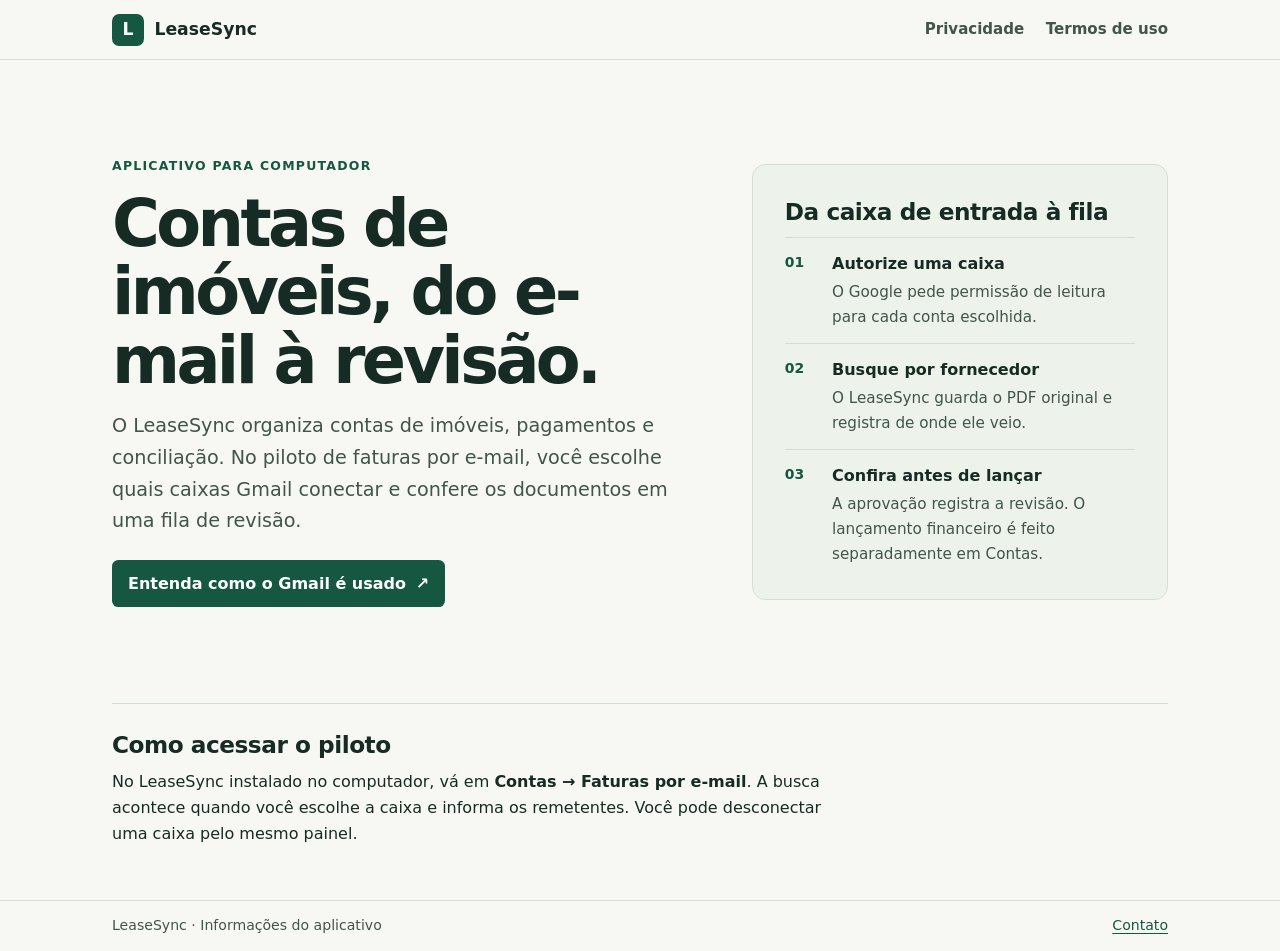
==== index.html @ aabbc9a2 "Publish LeaseSync informational pages" ====
<!doctype html>
<html lang="pt-BR">
<head>
  <meta charset="utf-8">
  <meta name="viewport" content="width=device-width, initial-scale=1">
  <meta name="description" content="Conheça o LeaseSync e como o piloto de faturas por e-mail usa a leitura do Gmail.">
  <title>LeaseSync · Sobre o aplicativo</title>
  <link rel="stylesheet" href="style.css">
</head>
<body>
  <a class="skip" href="#conteudo">Ir para o conteúdo</a>
  <header class="site-header">
    <div class="frame header-inner">
      <a class="brand" href="index.html" aria-current="page"><span class="brand-mark" aria-hidden="true">L</span> LeaseSync</a>
      <nav aria-label="Navegação principal"><a href="privacidade.html">Privacidade</a><a href="termos.html">Termos de uso</a></nav>
    </div>
  </header>
  <main id="conteudo" class="frame">
    <section class="hero" aria-labelledby="titulo">
      <div>
        <p class="eyebrow">Aplicativo para computador</p>
        <h1 id="titulo">Contas de imóveis, do e-mail à revisão.</h1>
        <p class="intro">O LeaseSync organiza contas de imóveis, pagamentos e conciliação. No piloto de faturas por e-mail, você escolhe quais caixas Gmail conectar e confere os documentos em uma fila de revisão.</p>
        <a class="button" href="privacidade.html">Entenda como o Gmail é usado <span aria-hidden="true">↗</span></a>
      </div>
      <div class="process">
        <h2>Da caixa de entrada à fila</h2>
        <ol>
          <li><span class="number" aria-hidden="true">01</span><div><strong>Autorize uma caixa</strong><p>O Google pede permissão de leitura para cada conta escolhida.</p></div></li>
          <li><span class="number" aria-hidden="true">02</span><div><strong>Busque por fornecedor</strong><p>O LeaseSync guarda o PDF original e registra de onde ele veio.</p></div></li>
          <li><span class="number" aria-hidden="true">03</span><div><strong>Confira antes de lançar</strong><p>A aprovação registra a revisão. O lançamento financeiro é feito separadamente em Contas.</p></div></li>
        </ol>
      </div>
    </section>
    <section class="detail" aria-labelledby="acesso">
      <h2 id="acesso">Como acessar o piloto</h2>
      <p>No LeaseSync instalado no computador, vá em <strong>Contas → Faturas por e-mail</strong>. A busca acontece quando você escolhe a caixa e informa os remetentes. Você pode desconectar uma caixa pelo mesmo painel.</p>
    </section>
  </main>
  <footer class="site-footer"><div class="frame footer-inner"><span>LeaseSync · Informações do aplicativo</span><a href="mailto:rangel.finn2@gmail.com">Contato</a></div></footer>
</body>
</html>
---- style.css ----
:root {
  color-scheme: light;
  font-family: system-ui, -apple-system, "Segoe UI", sans-serif;
  color: #172b25;
  background: #f7f8f3;
  --muted: #42544c;
  --accent: #155741;
  --rule: #d4ded4;
}

* { box-sizing: border-box; }
body { margin: 0; line-height: 1.65; }
a { color: var(--accent); text-underline-offset: .18em; }
a:hover { text-decoration-thickness: .13em; }
a:focus-visible { outline: 3px solid #95620c; outline-offset: 4px; }
.skip { position: absolute; top: .8rem; left: 1rem; transform: translateY(-200%); padding: .5rem 1rem; background: #fff; z-index: 1; }
.skip:focus { transform: translateY(0); }
.frame { width: min(100% - 2.5rem, 66rem); margin-inline: auto; }
.site-header, .site-footer { border-block-end: 1px solid var(--rule); }
.header-inner, .footer-inner { display: flex; align-items: center; justify-content: space-between; gap: 1rem; flex-wrap: wrap; padding-block: .85rem; }
.brand { display: inline-flex; align-items: center; gap: .65rem; font-size: 1.08rem; font-weight: 750; color: #172b25; text-decoration: none; }
.brand-mark { display: grid; place-items: center; width: 2rem; height: 2rem; border-radius: .45rem; background: #155741; color: #fff; font-weight: 800; }
nav { display: flex; gap: .7rem 1.35rem; flex-wrap: wrap; }
nav a { color: var(--muted); font-size: .94rem; font-weight: 600; text-decoration: none; }
nav a:hover, nav a[aria-current="page"] { color: var(--accent); text-decoration: underline; }
.hero { display: grid; grid-template-columns: 1.15fr .85fr; gap: clamp(2rem, 6vw, 5rem); align-items: center; padding-block: clamp(2.8rem, 8vw, 6rem); }
.eyebrow { margin: 0 0 .75rem; color: var(--accent); font-weight: 750; font-size: .78rem; letter-spacing: .1em; text-transform: uppercase; }
h1, h2, p { margin-block-start: 0; }
h1 { margin-block-end: 1rem; font-size: clamp(2.2rem, 5.1vw, 4.2rem); letter-spacing: -.055em; line-height: 1.05; }
h2 { font-size: clamp(1.17rem, 2vw, 1.45rem); line-height: 1.25; letter-spacing: -.02em; margin-block-end: .6rem; }
p { margin-block-end: .95rem; }
.intro { color: var(--muted); font-size: clamp(1.05rem, 1.8vw, 1.2rem); max-width: 38rem; }
.button { display: inline-flex; align-items: center; gap: .6rem; margin-top: .5rem; padding: .65rem 1rem; color: #fff; background: var(--accent); border-radius: .4rem; text-decoration: none; font-weight: 650; }
.button:hover { text-decoration: underline; }
.process { padding: clamp(1.25rem, 4vw, 2rem); border: 1px solid var(--rule); border-radius: .85rem; background: #edf3eb; }
.process ol { list-style: none; padding: 0; margin: .7rem 0 0; }
.process li { display: grid; grid-template-columns: 2.2rem 1fr; gap: .75rem; padding-block: .8rem; border-block-start: 1px solid var(--rule); }
.process li:last-child { padding-bottom: 0; }
.process p { margin: .18rem 0 0; font-size: .95rem; color: var(--muted); }
.number { color: var(--accent); font-variant-numeric: tabular-nums; font-size: .87rem; font-weight: 750; }
.detail { border-block-start: 1px solid var(--rule); padding-block: 1.6rem 2.3rem; }
.detail p { max-width: 46rem; }
.site-footer { border-block-start: 1px solid var(--rule); border-block-end: 0; font-size: .88rem; color: var(--muted); }
.document { max-width: 47rem; padding-block: clamp(2.2rem, 6vw, 4rem) 2.5rem; }
.document h1 { font-size: clamp(2rem, 5vw, 3.2rem); }
.document section { border-block-start: 1px solid var(--rule); padding-block: 1.2rem .5rem; }
.document-heading { margin-bottom: 1.55rem; }
.document a, code { overflow-wrap: anywhere; }
code { color: var(--accent); background: #e9f0e7; border-radius: .2rem; padding: .08em .25em; }

@media (max-width: 44rem) {
  .hero { grid-template-columns: 1fr; }
}

@media (max-width: 24rem) {
  .frame { width: calc(100% - 1.6rem); }
  .header-inner { gap: .45rem 1rem; }
}
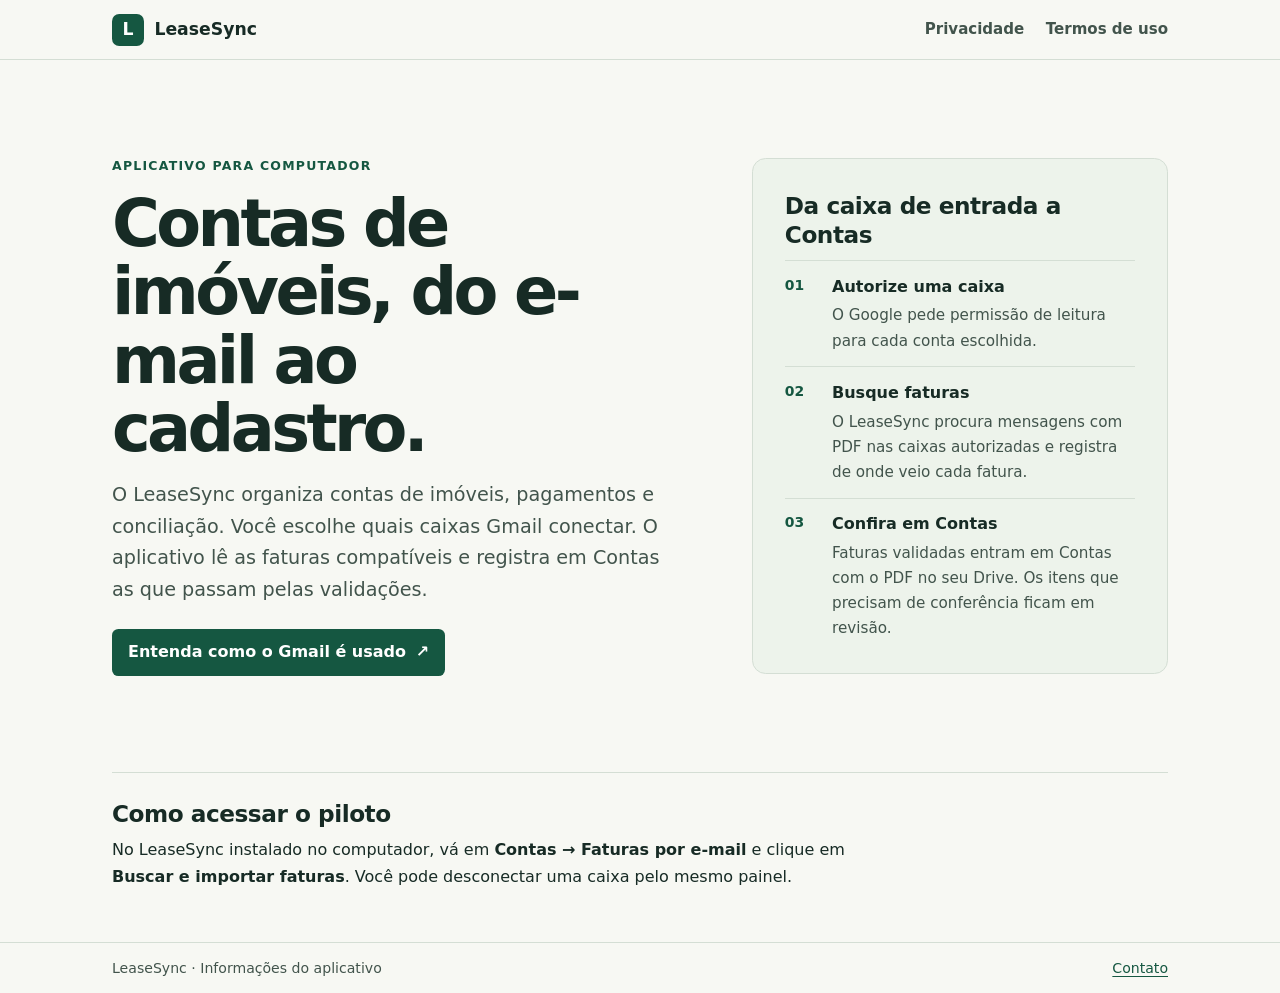
==== commit be763382: "Describe validated Gmail invoice imports" ====
--- a/index.html
+++ b/index.html
@@ -1,6 +1,7 @@
 <!doctype html>
 <html lang="pt-BR">
 <head>
+  <meta name="google-site-verification" content="rKjUbGhDOfw5v8crXp4A3ZesJd6nysp7-qIjZxDV-f4">
   <meta charset="utf-8">
   <meta name="viewport" content="width=device-width, initial-scale=1">
   <meta name="description" content="Conheça o LeaseSync e como o piloto de faturas por e-mail usa a leitura do Gmail.">
@@ -19,22 +20,22 @@
     <section class="hero" aria-labelledby="titulo">
       <div>
         <p class="eyebrow">Aplicativo para computador</p>
-        <h1 id="titulo">Contas de imóveis, do e-mail à revisão.</h1>
-        <p class="intro">O LeaseSync organiza contas de imóveis, pagamentos e conciliação. No piloto de faturas por e-mail, você escolhe quais caixas Gmail conectar e confere os documentos em uma fila de revisão.</p>
+        <h1 id="titulo">Contas de imóveis, do e-mail ao cadastro.</h1>
+        <p class="intro">O LeaseSync organiza contas de imóveis, pagamentos e conciliação. Você escolhe quais caixas Gmail conectar. O aplicativo lê as faturas compatíveis e registra em Contas as que passam pelas validações.</p>
         <a class="button" href="privacidade.html">Entenda como o Gmail é usado <span aria-hidden="true">↗</span></a>
       </div>
       <div class="process">
-        <h2>Da caixa de entrada à fila</h2>
+        <h2>Da caixa de entrada a Contas</h2>
         <ol>
           <li><span class="number" aria-hidden="true">01</span><div><strong>Autorize uma caixa</strong><p>O Google pede permissão de leitura para cada conta escolhida.</p></div></li>
-          <li><span class="number" aria-hidden="true">02</span><div><strong>Busque por fornecedor</strong><p>O LeaseSync guarda o PDF original e registra de onde ele veio.</p></div></li>
-          <li><span class="number" aria-hidden="true">03</span><div><strong>Confira antes de lançar</strong><p>A aprovação registra a revisão. O lançamento financeiro é feito separadamente em Contas.</p></div></li>
+          <li><span class="number" aria-hidden="true">02</span><div><strong>Busque faturas</strong><p>O LeaseSync procura mensagens com PDF nas caixas autorizadas e registra de onde veio cada fatura.</p></div></li>
+          <li><span class="number" aria-hidden="true">03</span><div><strong>Confira em Contas</strong><p>Faturas validadas entram em Contas com o PDF no seu Drive. Os itens que precisam de conferência ficam em revisão.</p></div></li>
         </ol>
       </div>
     </section>
     <section class="detail" aria-labelledby="acesso">
       <h2 id="acesso">Como acessar o piloto</h2>
-      <p>No LeaseSync instalado no computador, vá em <strong>Contas → Faturas por e-mail</strong>. A busca acontece quando você escolhe a caixa e informa os remetentes. Você pode desconectar uma caixa pelo mesmo painel.</p>
+      <p>No LeaseSync instalado no computador, vá em <strong>Contas → Faturas por e-mail</strong> e clique em <strong>Buscar e importar faturas</strong>. Você pode desconectar uma caixa pelo mesmo painel.</p>
     </section>
   </main>
   <footer class="site-footer"><div class="frame footer-inner"><span>LeaseSync · Informações do aplicativo</span><a href="mailto:rangel.finn2@gmail.com">Contato</a></div></footer>
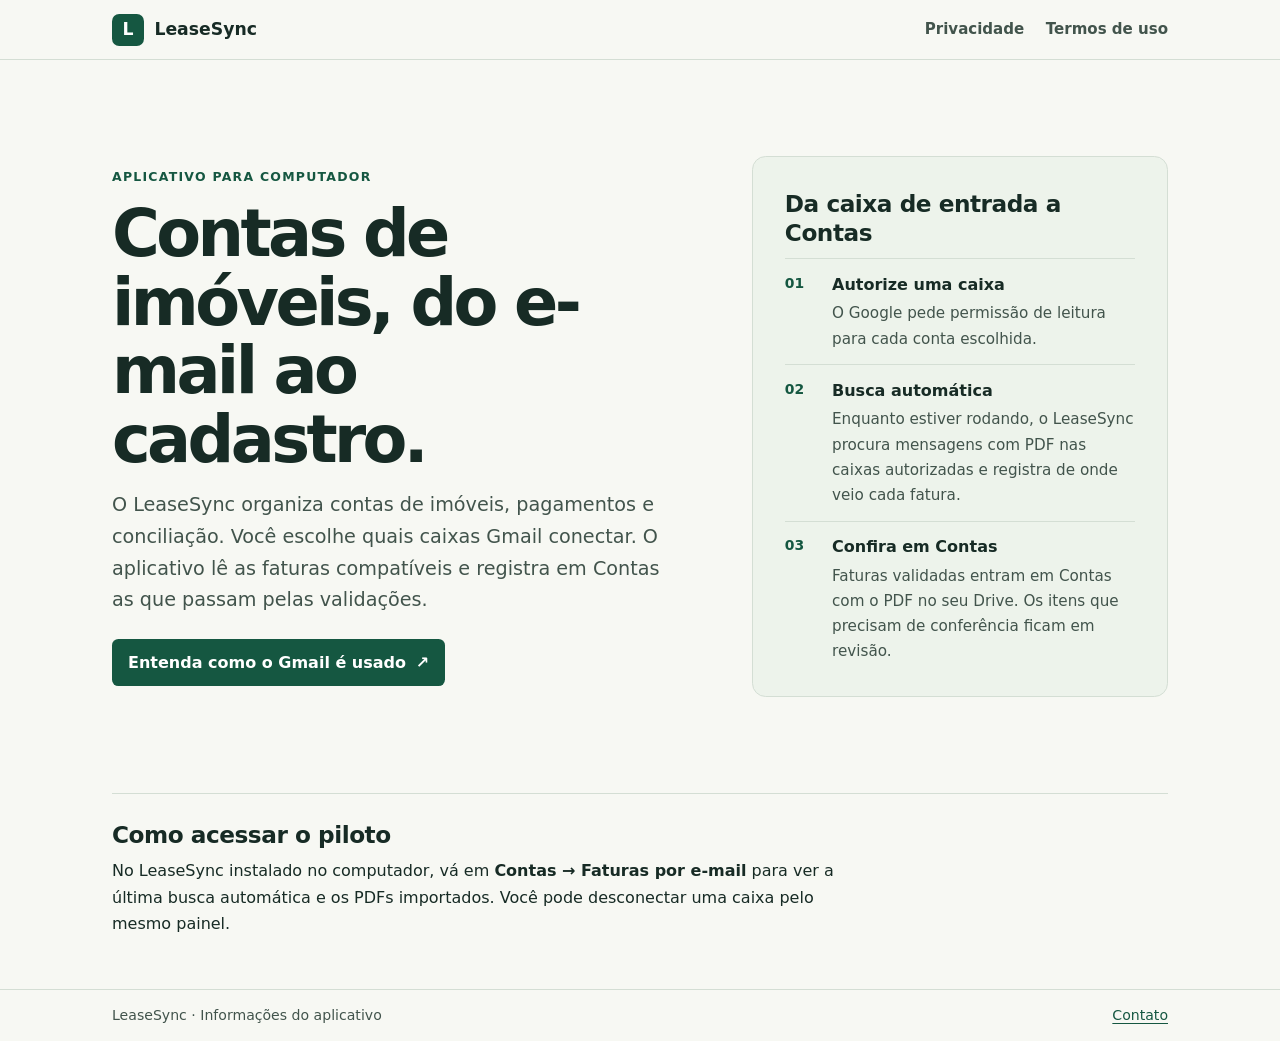
==== commit cefbc602: "Explain automatic invoice checks while LeaseSync runs" ====
--- a/index.html
+++ b/index.html
@@ -28,14 +28,14 @@
         <h2>Da caixa de entrada a Contas</h2>
         <ol>
           <li><span class="number" aria-hidden="true">01</span><div><strong>Autorize uma caixa</strong><p>O Google pede permissão de leitura para cada conta escolhida.</p></div></li>
-          <li><span class="number" aria-hidden="true">02</span><div><strong>Busque faturas</strong><p>O LeaseSync procura mensagens com PDF nas caixas autorizadas e registra de onde veio cada fatura.</p></div></li>
+          <li><span class="number" aria-hidden="true">02</span><div><strong>Busca automática</strong><p>Enquanto estiver rodando, o LeaseSync procura mensagens com PDF nas caixas autorizadas e registra de onde veio cada fatura.</p></div></li>
           <li><span class="number" aria-hidden="true">03</span><div><strong>Confira em Contas</strong><p>Faturas validadas entram em Contas com o PDF no seu Drive. Os itens que precisam de conferência ficam em revisão.</p></div></li>
         </ol>
       </div>
     </section>
     <section class="detail" aria-labelledby="acesso">
       <h2 id="acesso">Como acessar o piloto</h2>
-      <p>No LeaseSync instalado no computador, vá em <strong>Contas → Faturas por e-mail</strong> e clique em <strong>Buscar e importar faturas</strong>. Você pode desconectar uma caixa pelo mesmo painel.</p>
+      <p>No LeaseSync instalado no computador, vá em <strong>Contas → Faturas por e-mail</strong> para ver a última busca automática e os PDFs importados. Você pode desconectar uma caixa pelo mesmo painel.</p>
     </section>
   </main>
   <footer class="site-footer"><div class="frame footer-inner"><span>LeaseSync · Informações do aplicativo</span><a href="mailto:rangel.finn2@gmail.com">Contato</a></div></footer>
